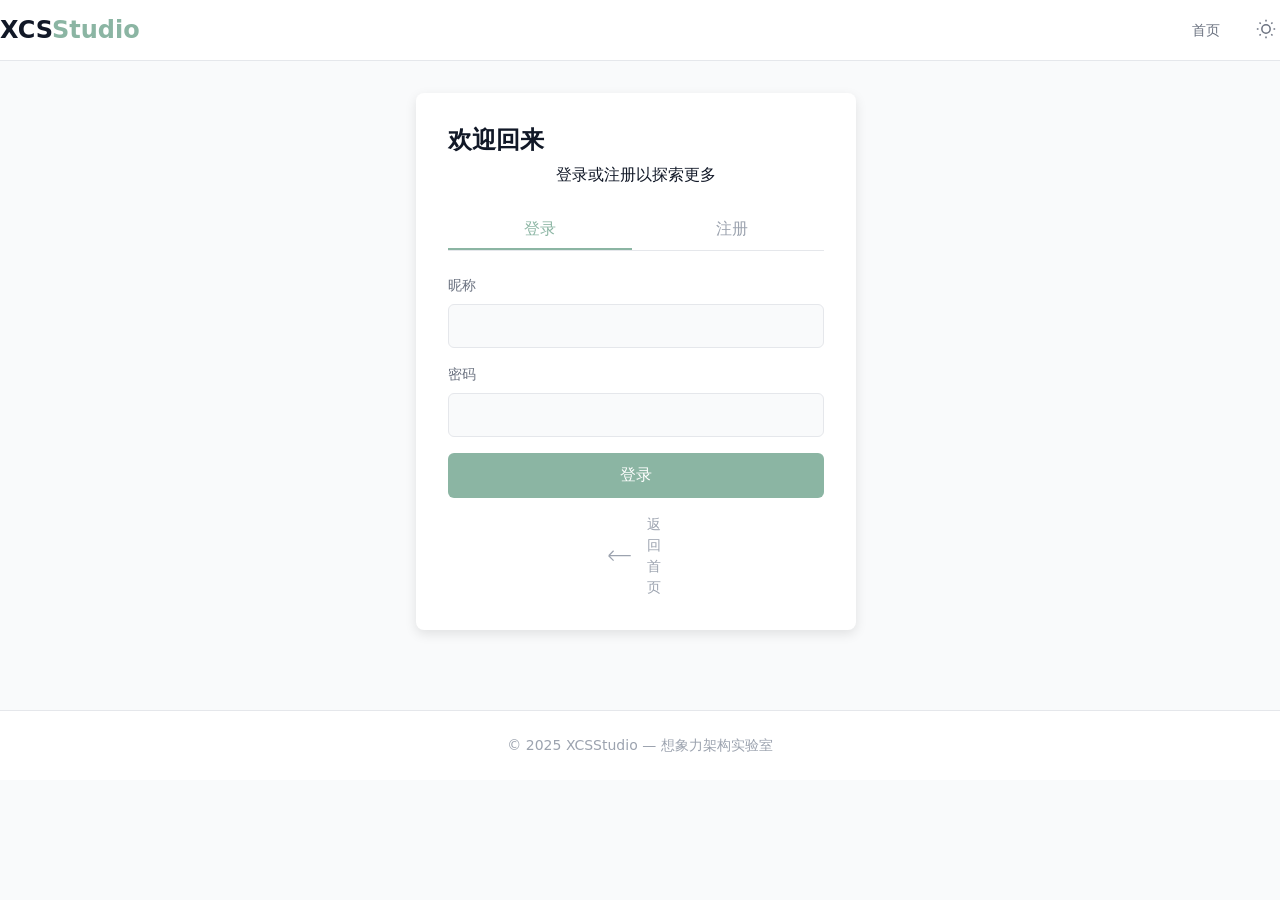
==== admin.html @ 6f76c53f "Add files via upload" ====
<!DOCTYPE html>
<html lang="zh-CN">
<head>
    <meta charset="UTF-8">
    <meta name="viewport" content="width=device-width, initial-scale=1.0, viewport-fit=cover, user-scalable=yes">
    <title>XCSStudio · 账户管理</title>
    <link rel="stylesheet" href="style.css">
    <style>
        .admin-section { flex: 1; display: flex; align-items: center; justify-content: center; padding: var(--space-8) var(--space-4); }
        .admin-card { background: var(--bg-card); border-radius: var(--radius-lg); padding: var(--space-8); box-shadow: var(--shadow-md); width: 100%; max-width: 560px; }
        .admin-header { text-align: center; margin-bottom: var(--space-6); }
        .status-badge { display: inline-flex; align-items: center; gap: 6px; background: var(--color-success); color: #1f3b2c; padding: var(--space-1) var(--space-3); border-radius: 40px; font-size: var(--text-xs); margin-top: var(--space-2); }
        body.dark .status-badge { color: #c8e6d9; background: #2a5f4b; }
        .info-row { display: flex; justify-content: space-between; align-items: center; padding: var(--space-3) 0; border-bottom: 1px solid var(--border-light); flex-wrap: wrap; gap: var(--space-2); }
        .info-label { display: flex; align-items: center; gap: 8px; font-weight: 500; color: var(--text-secondary); min-width: 100px; }
        .info-label svg { width: 16px; height: 16px; stroke: currentColor; stroke-width: 1.7; fill: none; }
        .info-value { color: var(--text-primary); word-break: break-word; flex: 1; }
        .action-buttons { display: flex; gap: var(--space-4); margin-top: var(--space-8); flex-wrap: wrap; }
        .btn { flex: 1; padding: var(--space-3); border-radius: var(--radius-md); font-weight: 500; text-align: center; cursor: pointer; border: none; font-family: inherit; font-size: var(--text-base); display: inline-flex; align-items: center; justify-content: center; gap: 8px; transition: filter 0.2s; }
        .btn svg { width: 16px; height: 16px; stroke: currentColor; stroke-width: 1.8; fill: none; }
        .btn-primary { background-color: var(--color-primary); color: white; }
        .btn-primary:hover { filter: brightness(0.9); }
        .btn-secondary { background-color: transparent; border: 1px solid var(--border-light); color: var(--text-secondary); }
        .btn-secondary:hover { border-color: var(--color-error); color: var(--color-error); background-color: rgba(231, 178, 166, 0.1); }
        .btn-danger { background-color: var(--color-error); color: #631d12; }
        .btn-danger:hover { filter: brightness(0.9); }
        .back-home { text-align: center; margin-top: var(--space-6); }
        .back-home a { color: var(--text-muted); text-decoration: none; display: inline-flex; align-items: center; gap: 6px; font-size: var(--text-sm); }
        .back-home a:hover { color: var(--color-primary); }
        .modal-overlay { position: fixed; top:0; left:0; width:100%; height:100%; background: rgba(0,0,0,0.5); display: flex; align-items: center; justify-content: center; z-index: 1000; }
        .modal-container { background: var(--bg-card); border-radius: var(--radius-lg); padding: var(--space-6); max-width: 400px; width: 90%; box-shadow: var(--shadow-md); }
        .modal-buttons { display: flex; gap: var(--space-3); margin-top: var(--space-6); justify-content: flex-end; }
        @media (max-width: 480px) { .admin-card { padding: var(--space-6); } .info-row { flex-direction: column; align-items: flex-start; } .action-buttons { flex-direction: column; } }
    </style>
</head>
<body>
    <nav class="navbar">
        <div class="nav-container">
            <div class="logo" id="logoHome">XCS<span>Studio</span></div>
            <ul class="nav-links">
                <li><a href="index.html">首页</a></li>
                <li><button class="theme-toggle" id="themeToggle">
                    <svg class="sun-icon" viewBox="0 0 24 24" fill="none" stroke="currentColor"><circle cx="12" cy="12" r="5"/><line x1="12" y1="1" x2="12" y2="3"/><line x1="12" y1="21" x2="12" y2="23"/><line x1="4.22" y1="4.22" x2="5.64" y2="5.64"/><line x1="18.36" y1="18.36" x2="19.78" y2="19.78"/><line x1="1" y1="12" x2="3" y2="12"/><line x1="21" y1="12" x2="23" y2="12"/><line x1="4.22" y1="19.78" x2="5.64" y2="18.36"/><line x1="18.36" y1="5.64" x2="19.78" y2="4.22"/></svg>
                    <svg class="moon-icon" viewBox="0 0 24 24" fill="none" stroke="currentColor" style="display:none;"><path d="M21 12.79A9 9 0 1 1 11.21 3 7 7 0 0 0 21 12.79z"/></svg>
                </button></li>
            </ul>
        </div>
    </nav>

    <div class="admin-section">
        <div class="container" style="max-width:640px;">
            <div class="admin-card" id="adminCard">
                <div class="admin-header">
                    <h2>账户管理</h2>
                    <p>安全中心 · 个人信息</p>
                    <div class="status-badge"><svg width="12" height="12" viewBox="0 0 24 24" fill="none" stroke="currentColor"><circle cx="12" cy="12" r="10"/><path d="M12 8v4M12 16h.01"/></svg> 已登录</div>
                </div>
                <div class="info-row"><div class="info-label"><svg viewBox="0 0 24 24" fill="none" stroke="currentColor"><path d="M20 21v-2a4 4 0 0 0-4-4H8a4 4 0 0 0-4 4v2"/><circle cx="12" cy="7" r="4"/></svg>用户名</div><span class="info-value" id="displayNickname">—</span></div>
                <div class="info-row"><div class="info-label"><svg viewBox="0 0 24 24" fill="none" stroke="currentColor"><rect x="5" y="11" width="14" height="11" rx="2" ry="2"/><path d="M7 11V7a5 5 0 0 1 10 0v4"/></svg>密码</div><span class="info-value">•••••••• (哈希存储不可见)</span></div>
                <div class="info-row"><div class="info-label"><svg viewBox="0 0 24 24" fill="none" stroke="currentColor"><rect x="3" y="4" width="18" height="18" rx="2" ry="2"/><line x1="8" y1="2" x2="8" y2="6"/><line x1="16" y1="2" x2="16" y2="6"/><line x1="3" y1="10" x2="21" y2="10"/><circle cx="12" cy="15" r="1"/><circle cx="16" cy="15" r="1"/><circle cx="8" cy="15" r="1"/></svg>注册时间</div><span class="info-value" id="displayRegTime">—</span></div>
                <div class="info-row"><div class="info-label"><svg viewBox="0 0 24 24" fill="none" stroke="currentColor"><path d="M4 4h16v16H4z"/><path d="M9 9h6v6H9z"/><line x1="15" y1="9" x2="9" y2="15"/></svg>安全存储</div><span class="info-value">密码经 SHA-256 加盐哈希，无法还原</span></div>
                
                <div class="action-buttons">
                    <button class="btn btn-primary" id="changePwdBtn"><svg viewBox="0 0 24 24" fill="none" stroke="currentColor"><path d="M12 15v2M12 7v6M8 11h8"/><rect x="5" y="11" width="14" height="11" rx="2"/><path d="M7 11V7a5 5 0 0 1 10 0v4"/></svg>修改密码</button>
                    <button class="btn btn-secondary" id="logoutBtn"><svg viewBox="0 0 24 24" fill="none" stroke="currentColor"><path d="M9 21H5a2 2 0 0 1-2-2V5a2 2 0 0 1 2-2h4"/><polyline points="16 17 21 12 16 7"/><line x1="21" y1="12" x2="9" y2="12"/></svg>退出登录</button>
                    <button class="btn btn-danger" id="deleteAccountBtn"><svg viewBox="0 0 24 24" fill="none" stroke="currentColor"><path d="M4 7h16M10 11v6M14 11v6M5 7l1 13a2 2 0 0 0 2 2h8a2 2 0 0 0 2-2l1-13"/><path d="M9 7V4a1 1 0 0 1 1-1h4a1 1 0 0 1 1 1v3"/></svg>注销账户</button>
                </div>
                <div class="back-home"><a href="index.html"><svg viewBox="0 0 24 24" fill="none" stroke="currentColor"><path d="M3 12h18M3 12l4-4M3 12l4 4"/></svg>返回首页</a></div>
            </div>
        </div>
    </div>

    <footer class="footer"><div class="container"><p>© 2025 XCSStudio — 想象力架构实验室 | 安全中心</p></div></footer>

    <script src="common.js"></script>
    <script>
        (function() {
            if (window.themeUtils) themeUtils.initThemeToggle('themeToggle');
            const logo = document.getElementById('logoHome');
            if (logo) logo.onclick = () => window.location.href = 'index.html';
            
            // 验证登录态，无效则跳转
            (async () => {
                const valid = await window.xcsAuth.verifySession();
                if (!valid) {
                    window.location.href = 'login.html';
                    return;
                }
                const user = await window.xcsAuth.getCurrentUser();
                if (!user) {
                    window.location.href = 'login.html';
                    return;
                }
                document.getElementById('displayNickname').textContent = user.nickname;
                const regTime = user.createdAt ? new Date(user.createdAt).toLocaleString('zh-CN') : '未知';
                document.getElementById('displayRegTime').textContent = regTime;
                window.currentUserNick = user.nickname;
            })();
            
            // 退出登录
            const logoutBtn = document.getElementById('logoutBtn');
            if (logoutBtn) logoutBtn.onclick = () => {
                window.xcsAuth.clearSession();
                window.location.href = 'index.html';
            };
            
            // 修改密码 (使用自定义模态框增强体验)
            const changeBtn = document.getElementById('changePwdBtn');
            if (changeBtn) {
                changeBtn.onclick = async () => {
                    const oldPwd = prompt('请输入当前密码：');
                    if (!oldPwd) return;
                    const newPwd = prompt('请输入新密码（至少8位，含字母和数字）：');
                    if (!newPwd) return;
                    const user = await window.xcsAuth.getCurrentUser();
                    if (!user) return;
                    const res = await window.xcsAuth.changePassword(user.nickname, oldPwd, newPwd);
                    alert(res.message);
                    if (res.success) {
                        setTimeout(() => window.location.reload(), 1000);
                    }
                };
            }
            
            // 注销账户 (需验证密码)
            const deleteBtn = document.getElementById('deleteAccountBtn');
            if (deleteBtn) {
                deleteBtn.onclick = async () => {
                    const pwd = prompt('为保护账户安全，请输入密码以确认注销：');
                    if (!pwd) return;
                    const user = await window.xcsAuth.getCurrentUser();
                    if (!user) return;
                    const res = await window.xcsAuth.deleteAccount(user.nickname, pwd);
                    alert(res.message);
                    if (res.success) {
                        window.location.href = 'index.html';
                    }
                };
            }
        })();
    </script>
</body>
</html>
---- style.css ----
/* style.css - 设计系统与全局样式 (符合规范，无emoji，无渐变，纯线条图标) */
:root {
    --color-primary: #8BB5A3;
    --color-secondary: #E3C4B0;
    --color-accent: #C1D4C3;
    --color-neutral-50: #F9FAFB;
    --color-neutral-100: #F3F4F6;
    --color-neutral-200: #E5E7EB;
    --color-neutral-300: #D1D5DB;
    --color-neutral-400: #9CA3AF;
    --color-neutral-500: #6B7280;
    --color-neutral-700: #374151;
    --color-neutral-900: #111827;
    --color-success: #A3C9A8;
    --color-warning: #F0D6A3;
    --color-error: #E7B2A6;
    
    --bg-body: #F9FAFB;
    --bg-card: #FFFFFF;
    --bg-surface: #FFFFFF;
    --border-light: #E5E7EB;
    --text-primary: #111827;
    --text-secondary: #6B7280;
    --text-muted: #9CA3AF;
    
    --text-xs: 12px;
    --text-sm: 14px;
    --text-base: 16px;
    --text-lg: 20px;
    --text-xl: 24px;
    --text-2xl: 32px;
    
    --space-1: 4px;
    --space-2: 8px;
    --space-3: 12px;
    --space-4: 16px;
    --space-6: 24px;
    --space-8: 32px;
    --space-12: 48px;
    --space-16: 64px;
    
    --shadow-sm: 0 1px 3px rgba(0, 0, 0, 0.08);
    --shadow-md: 0 4px 12px rgba(0, 0, 0, 0.1);
    --radius-md: 6px;
    --radius-lg: 8px;
    
    --font-sans: system-ui, -apple-system, 'Segoe UI', Roboto, 'Helvetica Neue', sans-serif;
    --transition-theme: background-color 0.25s ease, color 0.2s ease, border-color 0.2s ease;
}

body.dark {
    --color-primary: #7AA899;
    --color-secondary: #C9B29C;
    --color-accent: #A2BFA4;
    --bg-body: #12151C;
    --bg-card: #1E232C;
    --bg-surface: #1A1F28;
    --border-light: #2D3440;
    --text-primary: #EDF2F7;
    --text-secondary: #CBD5E1;
    --text-muted: #94A3B8;
    --shadow-sm: 0 1px 3px rgba(0, 0, 0, 0.3);
    --shadow-md: 0 4px 12px rgba(0, 0, 0, 0.4);
}

* {
    margin: 0;
    padding: 0;
    box-sizing: border-box;
    transition: var(--transition-theme);
}

body {
    background-color: var(--bg-body);
    color: var(--text-primary);
    font-family: var(--font-sans);
    font-size: var(--text-base);
    font-weight: 400;
    line-height: 1.5;
    scroll-behavior: smooth;
    -webkit-tap-highlight-color: transparent;
}

.container {
    width: 100%;
    max-width: 1280px;
    margin: 0 auto;
    padding: 0 var(--space-4);
}

@media (max-width: 640px) {
    .container { padding: 0 var(--space-3); }
    :root {
        --text-lg: 18px;
        --text-xl: 22px;
        --text-2xl: 28px;
        --space-12: 36px;
        --space-16: 48px;
    }
}

@media (min-width: 1600px) { .container { max-width: 1400px; } }

h1, h2, h3, h4 { font-weight: 600; line-height: 1.25; }
h1 { font-size: clamp(28px, 5vw, var(--text-2xl)); letter-spacing: -0.01em; }
h2 {
    font-size: clamp(20px, 4vw, var(--text-xl));
    margin-bottom: var(--space-6);
    border-left: 4px solid var(--color-primary);
    padding-left: var(--space-3);
    display: flex;
    align-items: center;
    gap: var(--space-2);
}
h2 .section-icon { width: 28px; height: 28px; stroke: var(--color-primary); stroke-width: 1.7; fill: none; }
@media (max-width: 480px) {
    h2 .section-icon { width: 22px; height: 22px; }
    h2 { padding-left: var(--space-2); }
}

.navbar {
    background-color: var(--bg-surface);
    border-bottom: 1px solid var(--border-light);
    padding: var(--space-3) 0;
    position: sticky;
    top: 0;
    z-index: 10;
}
.nav-container { display: flex; justify-content: space-between; align-items: center; flex-wrap: wrap; gap: var(--space-3); }
.logo { font-size: clamp(20px, 5vw, var(--text-xl)); font-weight: 600; cursor: pointer; }
.logo span { color: var(--color-primary); }
.nav-links { display: flex; gap: clamp(12px, 4vw, var(--space-6)); list-style: none; align-items: center; flex-wrap: wrap; }
.nav-links a, .login-btn {
    text-decoration: none;
    font-size: clamp(12px, 3.5vw, var(--text-sm));
    font-weight: 500;
    color: var(--text-secondary);
    background: none;
    border: none;
    cursor: pointer;
    font-family: inherit;
    padding: var(--space-1) var(--space-2);
    border-radius: var(--radius-md);
    display: inline-flex;
    align-items: center;
    gap: 6px;
}
.login-btn svg, .theme-toggle svg { width: 16px; height: 16px; stroke: currentColor; stroke-width: 1.8; fill: none; }
.nav-links a:hover, .login-btn:hover, .theme-toggle:hover { color: var(--color-primary); background-color: var(--border-light); }
.theme-toggle { background: none; border: none; cursor: pointer; padding: var(--space-1); border-radius: var(--radius-md); color: var(--text-secondary); }
.theme-toggle svg { width: 20px; height: 20px; }

.hero { padding: clamp(32px, 8vw, var(--space-12)) 0 clamp(24px, 5vw, var(--space-8)); text-align: center; }
.hero-title { font-size: clamp(28px, 6vw, var(--text-2xl)); margin-bottom: var(--space-4); }
.hero .highlight { color: var(--color-primary); }
.hero-description { font-size: clamp(16px, 3.5vw, var(--text-lg)); color: var(--text-secondary); max-width: 680px; margin: 0 auto var(--space-6); }

.studio-card {
    background: var(--bg-card);
    border-radius: var(--radius-lg);
    padding: clamp(20px, 5vw, var(--space-6));
    box-shadow: var(--shadow-sm);
    margin-bottom: clamp(32px, 8vw, var(--space-12));
}
.section { margin-bottom: clamp(40px, 10vw, var(--space-16)); }
.cards-grid { display: grid; grid-template-columns: repeat(auto-fill, minmax(min(100%, 300px), 1fr)); gap: clamp(16px, 4vw, var(--space-6)); }
@media (max-width: 480px) { .cards-grid { grid-template-columns: 1fr; } }

.project-card {
    background: var(--bg-card);
    border-radius: var(--radius-lg);
    padding: clamp(18px, 4.5vw, var(--space-6));
    box-shadow: var(--shadow-sm);
    transition: transform 0.2s, box-shadow 0.2s;
    display: flex;
    flex-direction: column;
    height: 100%;
}
.project-card:hover { transform: translateY(-2px); box-shadow: var(--shadow-md); }
.card-badge {
    display: inline-flex; align-items: center; gap: 6px;
    background-color: var(--color-accent); font-size: var(--text-xs); font-weight: 500;
    padding: var(--space-1) var(--space-2); border-radius: 20px; color: var(--color-neutral-700);
    margin-bottom: var(--space-3); align-self: flex-start;
}
body.dark .card-badge { color: #1e293b; }
.card-badge.dev { background-color: var(--color-warning); color: #8B6E3C; }
.project-title { font-size: var(--text-lg); font-weight: 600; margin-bottom: var(--space-2); }
.project-desc { font-size: var(--text-sm); color: var(--text-secondary); margin-bottom: var(--space-4); flex: 1; }
.project-meta { font-size: var(--text-xs); color: var(--text-muted); border-top: 1px solid var(--border-light); padding-top: var(--space-3); display: flex; flex-wrap: wrap; gap: var(--space-3); }
.meta-item { display: inline-flex; align-items: center; gap: 6px; }
.meta-icon { width: 14px; height: 14px; stroke: currentColor; stroke-width: 1.8; fill: none; }
.os-note { margin-top: var(--space-3); font-size: var(--text-sm); color: var(--text-muted); background: var(--bg-card); padding: var(--space-3); border-radius: var(--radius-md); border: 1px solid var(--border-light); }

.footer { background: var(--bg-surface); border-top: 1px solid var(--border-light); padding: var(--space-6) 0; margin-top: var(--space-12); text-align: center; font-size: var(--text-sm); color: var(--text-muted); }
.footer-links { display: flex; justify-content: center; gap: var(--space-6); margin-bottom: var(--space-4); flex-wrap: wrap; }
.footer-links a { color: var(--text-secondary); text-decoration: none; display: inline-flex; align-items: center; gap: var(--space-1); }
.footer-links svg { width: 16px; height: 16px; stroke: currentColor; stroke-width: 1.7; fill: none; }
.copyright { font-size: var(--text-xs); }

@keyframes fadeUp { 0% { opacity: 0; transform: translateY(12px); } 100% { opacity: 1; transform: translateY(0); } }
.section, .studio-card, .project-card { animation: fadeUp 0.5s cubic-bezier(0.2, 0.9, 0.4, 1.1) backwards; }
.project-card:nth-child(1) { animation-delay: 0.05s; }
.project-card:nth-child(2) { animation-delay: 0.1s; }
.project-card:nth-child(3) { animation-delay: 0.15s; }
@media (prefers-reduced-motion: reduce) { .section, .studio-card, .project-card { animation: none; } }

@media (max-width: 640px) { .project-meta { gap: var(--space-2); } }
::-webkit-scrollbar { width: 8px; height: 8px; }
::-webkit-scrollbar-track { background: var(--bg-body); }
::-webkit-scrollbar-thumb { background: var(--color-neutral-400); border-radius: 4px; }
body.dark ::-webkit-scrollbar-thumb { background: var(--color-neutral-500); }

/* 表单组件 */
.form-group { margin-bottom: var(--space-4); }
.form-group label { display: block; font-size: var(--text-sm); font-weight: 500; margin-bottom: var(--space-2); color: var(--text-secondary); }
.form-group input {
    width: 100%; padding: var(--space-3); font-size: var(--text-base);
    background-color: var(--bg-body); border: 1px solid var(--border-light);
    border-radius: var(--radius-md); color: var(--text-primary);
}
.form-group input:focus { outline: none; border-color: var(--color-primary); }
.submit-btn {
    width: 100%; padding: var(--space-3); background-color: var(--color-primary);
    border: none; border-radius: var(--radius-md); font-size: var(--text-base);
    font-weight: 500; color: white; cursor: pointer; transition: filter 0.2s;
}
.submit-btn:hover { filter: brightness(0.9); }
.submit-btn:disabled { opacity: 0.6; cursor: not-allowed; filter: none; }

.message {
    margin-top: var(--space-4); padding: var(--space-2) var(--space-3);
    border-radius: var(--radius-md); font-size: var(--text-sm);
    display: none; position: relative; align-items: center; justify-content: space-between;
}
.message.error { background-color: rgba(231, 178, 166, 0.2); color: var(--color-error); border: 1px solid var(--color-error); }
.message.success { background-color: rgba(163, 201, 168, 0.2); color: var(--color-success); border: 1px solid var(--color-success); }
.message .close-msg { cursor: pointer; font-weight: bold; margin-left: 12px; }
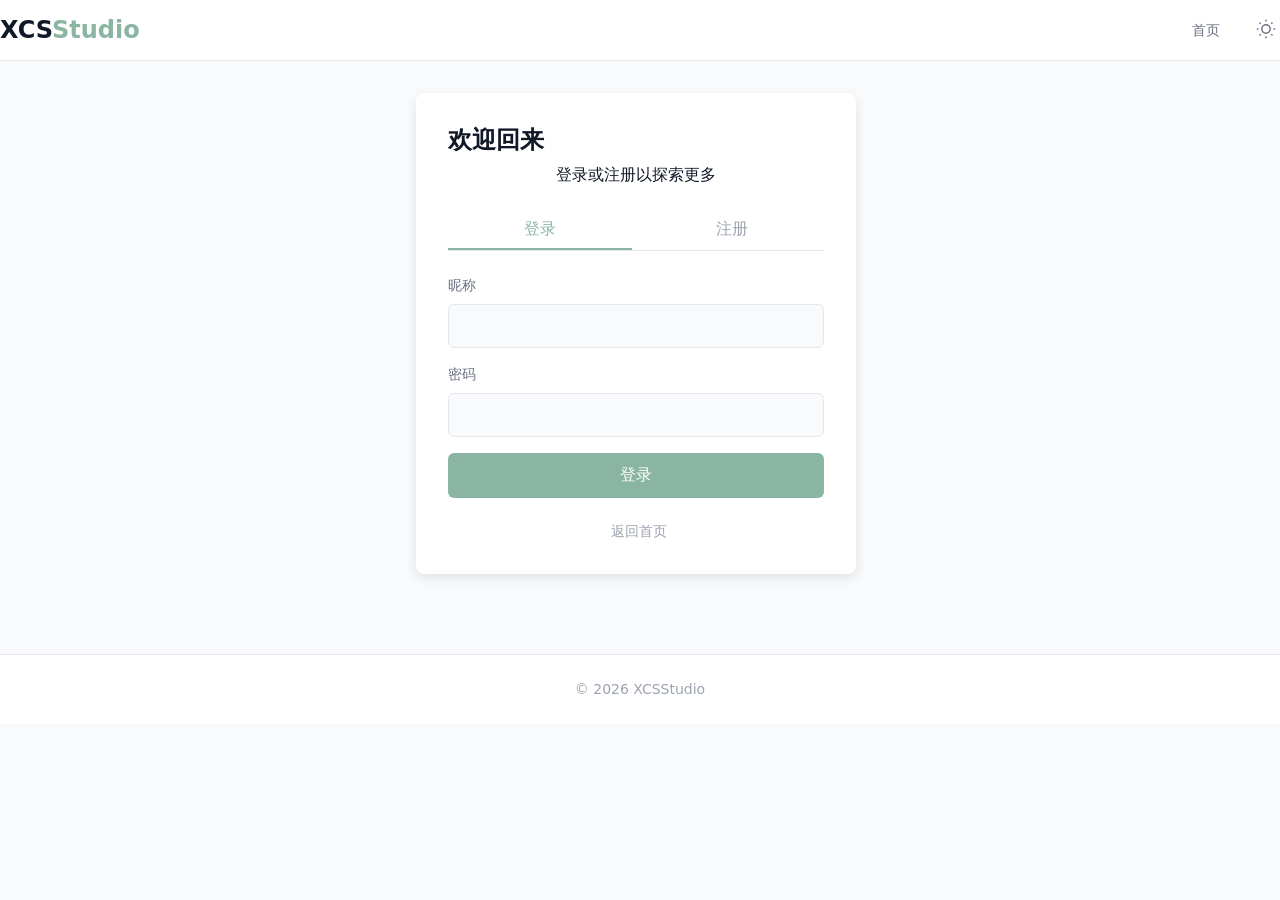
==== commit e0847a3e: "Add files via upload" ====
--- a/admin.html
+++ b/admin.html
@@ -16,7 +16,8 @@
         .info-label svg { width: 16px; height: 16px; stroke: currentColor; stroke-width: 1.7; fill: none; }
         .info-value { color: var(--text-primary); word-break: break-word; flex: 1; }
         .action-buttons { display: flex; gap: var(--space-4); margin-top: var(--space-8); flex-wrap: wrap; }
-        .btn { flex: 1; padding: var(--space-3); border-radius: var(--radius-md); font-weight: 500; text-align: center; cursor: pointer; border: none; font-family: inherit; font-size: var(--text-base); display: inline-flex; align-items: center; justify-content: center; gap: 8px; transition: filter 0.2s; }
+        .btn { flex: 1; padding: var(--space-3); border-radius: var(--radius-md); font-weight: 500; text-align: center; cursor: pointer; border: none; font-family: inherit; font-size: var(--text-base); display: inline-flex; align-items: center; justify-content: center; gap: 8px; transition: filter 0.2s, transform 0.1s; }
+        .btn:active { transform: scale(0.98); }
         .btn svg { width: 16px; height: 16px; stroke: currentColor; stroke-width: 1.8; fill: none; }
         .btn-primary { background-color: var(--color-primary); color: white; }
         .btn-primary:hover { filter: brightness(0.9); }
@@ -25,11 +26,8 @@
         .btn-danger { background-color: var(--color-error); color: #631d12; }
         .btn-danger:hover { filter: brightness(0.9); }
         .back-home { text-align: center; margin-top: var(--space-6); }
-        .back-home a { color: var(--text-muted); text-decoration: none; display: inline-flex; align-items: center; gap: 6px; font-size: var(--text-sm); }
+        .back-home a { color: var(--text-muted); text-decoration: none; display: inline-flex; align-items: center; gap: 6px; font-size: var(--text-sm); white-space: nowrap; }
         .back-home a:hover { color: var(--color-primary); }
-        .modal-overlay { position: fixed; top:0; left:0; width:100%; height:100%; background: rgba(0,0,0,0.5); display: flex; align-items: center; justify-content: center; z-index: 1000; }
-        .modal-container { background: var(--bg-card); border-radius: var(--radius-lg); padding: var(--space-6); max-width: 400px; width: 90%; box-shadow: var(--shadow-md); }
-        .modal-buttons { display: flex; gap: var(--space-3); margin-top: var(--space-6); justify-content: flex-end; }
         @media (max-width: 480px) { .admin-card { padding: var(--space-6); } .info-row { flex-direction: column; align-items: flex-start; } .action-buttons { flex-direction: column; } }
     </style>
 </head>
@@ -39,7 +37,7 @@
             <div class="logo" id="logoHome">XCS<span>Studio</span></div>
             <ul class="nav-links">
                 <li><a href="index.html">首页</a></li>
-                <li><button class="theme-toggle" id="themeToggle">
+                <li><button class="theme-toggle" id="themeToggle" aria-label="主题切换">
                     <svg class="sun-icon" viewBox="0 0 24 24" fill="none" stroke="currentColor"><circle cx="12" cy="12" r="5"/><line x1="12" y1="1" x2="12" y2="3"/><line x1="12" y1="21" x2="12" y2="23"/><line x1="4.22" y1="4.22" x2="5.64" y2="5.64"/><line x1="18.36" y1="18.36" x2="19.78" y2="19.78"/><line x1="1" y1="12" x2="3" y2="12"/><line x1="21" y1="12" x2="23" y2="12"/><line x1="4.22" y1="19.78" x2="5.64" y2="18.36"/><line x1="18.36" y1="5.64" x2="19.78" y2="4.22"/></svg>
                     <svg class="moon-icon" viewBox="0 0 24 24" fill="none" stroke="currentColor" style="display:none;"><path d="M21 12.79A9 9 0 1 1 11.21 3 7 7 0 0 0 21 12.79z"/></svg>
                 </button></li>
@@ -58,7 +56,7 @@
                 <div class="info-row"><div class="info-label"><svg viewBox="0 0 24 24" fill="none" stroke="currentColor"><path d="M20 21v-2a4 4 0 0 0-4-4H8a4 4 0 0 0-4 4v2"/><circle cx="12" cy="7" r="4"/></svg>用户名</div><span class="info-value" id="displayNickname">—</span></div>
                 <div class="info-row"><div class="info-label"><svg viewBox="0 0 24 24" fill="none" stroke="currentColor"><rect x="5" y="11" width="14" height="11" rx="2" ry="2"/><path d="M7 11V7a5 5 0 0 1 10 0v4"/></svg>密码</div><span class="info-value">•••••••• (哈希存储不可见)</span></div>
                 <div class="info-row"><div class="info-label"><svg viewBox="0 0 24 24" fill="none" stroke="currentColor"><rect x="3" y="4" width="18" height="18" rx="2" ry="2"/><line x1="8" y1="2" x2="8" y2="6"/><line x1="16" y1="2" x2="16" y2="6"/><line x1="3" y1="10" x2="21" y2="10"/><circle cx="12" cy="15" r="1"/><circle cx="16" cy="15" r="1"/><circle cx="8" cy="15" r="1"/></svg>注册时间</div><span class="info-value" id="displayRegTime">—</span></div>
-                <div class="info-row"><div class="info-label"><svg viewBox="0 0 24 24" fill="none" stroke="currentColor"><path d="M4 4h16v16H4z"/><path d="M9 9h6v6H9z"/><line x1="15" y1="9" x2="9" y2="15"/></svg>安全存储</div><span class="info-value">密码经 SHA-256 加盐哈希，无法还原</span></div>
+                <div class="info-row"><div class="info-label"><svg viewBox="0 0 24 24" fill="none" stroke="currentColor"><path d="M4 4h16v16H4z"/><path d="M9 9h6v6H9z"/><line x1="15" y1="9" x2="9" y2="15"/></svg>安全存储</div><span class="info-value">密码经 PBKDF2 加盐哈希，无法还原</span></div>
                 
                 <div class="action-buttons">
                     <button class="btn btn-primary" id="changePwdBtn"><svg viewBox="0 0 24 24" fill="none" stroke="currentColor"><path d="M12 15v2M12 7v6M8 11h8"/><rect x="5" y="11" width="14" height="11" rx="2"/><path d="M7 11V7a5 5 0 0 1 10 0v4"/></svg>修改密码</button>
@@ -70,16 +68,19 @@
         </div>
     </div>
 
-    <footer class="footer"><div class="container"><p>© 2025 XCSStudio — 想象力架构实验室 | 安全中心</p></div></footer>
+    <footer class="footer"><div class="container"><p>© 2026 XCSStudio 安全中心</p></div></footer>
 
     <script src="common.js"></script>
     <script>
         (function() {
+            if (!window.xcsAuth) {
+                alert('认证模块加载失败，请刷新页面重试');
+                return;
+            }
             if (window.themeUtils) themeUtils.initThemeToggle('themeToggle');
             const logo = document.getElementById('logoHome');
             if (logo) logo.onclick = () => window.location.href = 'index.html';
             
-            // 验证登录态，无效则跳转
             (async () => {
                 const valid = await window.xcsAuth.verifySession();
                 if (!valid) {
@@ -92,26 +93,79 @@
                     return;
                 }
                 document.getElementById('displayNickname').textContent = user.nickname;
-                const regTime = user.createdAt ? new Date(user.createdAt).toLocaleString('zh-CN') : '未知';
+                let regTime = '尚未记录';
+                if (user.createdAt) {
+                    try {
+                        regTime = new Date(user.createdAt).toLocaleString('zh-CN');
+                    } catch(e) { regTime = '格式异常'; }
+                }
                 document.getElementById('displayRegTime').textContent = regTime;
-                window.currentUserNick = user.nickname;
             })();
             
-            // 退出登录
             const logoutBtn = document.getElementById('logoutBtn');
             if (logoutBtn) logoutBtn.onclick = () => {
                 window.xcsAuth.clearSession();
                 window.location.href = 'index.html';
             };
             
-            // 修改密码 (使用自定义模态框增强体验)
+            function showModal(title, fieldsHtml, buttons) {
+                return new Promise((resolve) => {
+                    const overlay = document.createElement('div');
+                    overlay.className = 'modal-overlay';
+                    let buttonsHtml = '';
+                    for (const btn of buttons) {
+                        buttonsHtml += `<button class="${btn.class}" data-action="${btn.action}">${btn.text}</button>`;
+                    }
+                    overlay.innerHTML = `
+                        <div class="modal-container">
+                            <h3>${title}</h3>
+                            ${fieldsHtml}
+                            <div class="modal-buttons">${buttonsHtml}</div>
+                        </div>
+                    `;
+                    document.body.appendChild(overlay);
+                    const container = overlay.querySelector('.modal-container');
+                    const inputs = container.querySelectorAll('input');
+                    const btnElements = container.querySelectorAll('.modal-buttons button');
+                    const cleanup = () => overlay.remove();
+                    btnElements.forEach(btn => {
+                        btn.onclick = () => {
+                            const action = btn.getAttribute('data-action');
+                            if (action === 'confirm') {
+                                const values = {};
+                                inputs.forEach(inp => { values[inp.name] = inp.value; });
+                                resolve({ confirmed: true, values });
+                            } else {
+                                resolve({ confirmed: false, values: {} });
+                            }
+                            cleanup();
+                        };
+                    });
+                });
+            }
+            
             const changeBtn = document.getElementById('changePwdBtn');
             if (changeBtn) {
                 changeBtn.onclick = async () => {
-                    const oldPwd = prompt('请输入当前密码：');
-                    if (!oldPwd) return;
-                    const newPwd = prompt('请输入新密码（至少8位，含字母和数字）：');
-                    if (!newPwd) return;
+                    const fieldsHtml = `
+                        <div class="form-group"><label>当前密码</label><input type="password" name="oldPwd" autocomplete="off"></div>
+                        <div class="form-group"><label>新密码 (至少8位，含字母和数字)</label><input type="password" name="newPwd" autocomplete="off"></div>
+                        <div class="form-group"><label>确认新密码</label><input type="password" name="confirmPwd" autocomplete="off"></div>
+                    `;
+                    const result = await showModal('修改密码', fieldsHtml, [
+                        { text: '取消', action: 'cancel', class: 'btn-cancel' },
+                        { text: '确认修改', action: 'confirm', class: 'btn-confirm' }
+                    ]);
+                    if (!result.confirmed) return;
+                    const { oldPwd, newPwd, confirmPwd } = result.values;
+                    if (!oldPwd || !newPwd || !confirmPwd) {
+                        alert('请完整填写所有字段');
+                        return;
+                    }
+                    if (newPwd !== confirmPwd) {
+                        alert('两次输入的新密码不一致');
+                        return;
+                    }
                     const user = await window.xcsAuth.getCurrentUser();
                     if (!user) return;
                     const res = await window.xcsAuth.changePassword(user.nickname, oldPwd, newPwd);
@@ -122,15 +176,27 @@
                 };
             }
             
-            // 注销账户 (需验证密码)
             const deleteBtn = document.getElementById('deleteAccountBtn');
             if (deleteBtn) {
                 deleteBtn.onclick = async () => {
-                    const pwd = prompt('为保护账户安全，请输入密码以确认注销：');
-                    if (!pwd) return;
+                    const confirmModal = await showModal('确认注销', '<p style="margin-bottom: var(--space-4);">此操作将永久删除您的账户，所有数据无法恢复。确定要继续吗？</p>', [
+                        { text: '取消', action: 'cancel', class: 'btn-cancel' },
+                        { text: '继续', action: 'confirm', class: 'btn-danger' }
+                    ]);
+                    if (!confirmModal.confirmed) return;
+                    const pwdModal = await showModal('验证身份', '<div class="form-group"><label>请输入密码以确认注销</label><input type="password" name="password" autocomplete="off"></div>', [
+                        { text: '取消', action: 'cancel', class: 'btn-cancel' },
+                        { text: '永久注销', action: 'confirm', class: 'btn-danger' }
+                    ]);
+                    if (!pwdModal.confirmed) return;
+                    const password = pwdModal.values.password;
+                    if (!password) {
+                        alert('请输入密码');
+                        return;
+                    }
                     const user = await window.xcsAuth.getCurrentUser();
                     if (!user) return;
-                    const res = await window.xcsAuth.deleteAccount(user.nickname, pwd);
+                    const res = await window.xcsAuth.deleteAccount(user.nickname, password);
                     alert(res.message);
                     if (res.success) {
                         window.location.href = 'index.html';
--- a/style.css
+++ b/style.css
@@ -1,4 +1,4 @@
-/* style.css - 设计系统与全局样式 (符合规范，无emoji，无渐变，纯线条图标) */
+/* style.css - 设计系统与全局样式 (性能优化 + 非线性动画) */
 :root {
     --color-primary: #8BB5A3;
     --color-secondary: #E3C4B0;
@@ -45,7 +45,7 @@
     --radius-lg: 8px;
     
     --font-sans: system-ui, -apple-system, 'Segoe UI', Roboto, 'Helvetica Neue', sans-serif;
-    --transition-theme: background-color 0.25s ease, color 0.2s ease, border-color 0.2s ease;
+    --transition-theme: background-color 0.2s ease, color 0.2s ease, border-color 0.2s ease;
 }
 
 body.dark {
@@ -75,7 +75,6 @@
     color: var(--text-primary);
     font-family: var(--font-sans);
     font-size: var(--text-base);
-    font-weight: 400;
     line-height: 1.5;
     scroll-behavior: smooth;
     -webkit-tap-highlight-color: transparent;
@@ -171,7 +170,7 @@
     border-radius: var(--radius-lg);
     padding: clamp(18px, 4.5vw, var(--space-6));
     box-shadow: var(--shadow-sm);
-    transition: transform 0.2s, box-shadow 0.2s;
+    transition: transform 0.2s cubic-bezier(0.2, 0.9, 0.4, 1.1), box-shadow 0.2s;
     display: flex;
     flex-direction: column;
     height: 100%;
@@ -211,7 +210,7 @@
 ::-webkit-scrollbar-thumb { background: var(--color-neutral-400); border-radius: 4px; }
 body.dark ::-webkit-scrollbar-thumb { background: var(--color-neutral-500); }
 
-/* 表单组件 */
+/* 表单组件 (登录/注册/模态框) */
 .form-group { margin-bottom: var(--space-4); }
 .form-group label { display: block; font-size: var(--text-sm); font-weight: 500; margin-bottom: var(--space-2); color: var(--text-secondary); }
 .form-group input {
@@ -235,4 +234,51 @@
 }
 .message.error { background-color: rgba(231, 178, 166, 0.2); color: var(--color-error); border: 1px solid var(--color-error); }
 .message.success { background-color: rgba(163, 201, 168, 0.2); color: var(--color-success); border: 1px solid var(--color-success); }
-.message .close-msg { cursor: pointer; font-weight: bold; margin-left: 12px; }+.message .close-msg { cursor: pointer; font-weight: bold; margin-left: 12px; }
+
+/* 模态框样式 */
+.modal-overlay {
+    position: fixed; top: 0; left: 0; width: 100%; height: 100%;
+    background-color: rgba(0, 0, 0, 0.5);
+    display: flex; align-items: center; justify-content: center;
+    z-index: 1000;
+    animation: fadeIn 0.2s ease;
+}
+@keyframes fadeIn { from { opacity: 0; } to { opacity: 1; } }
+.modal-container {
+    background: var(--bg-card);
+    border-radius: var(--radius-lg);
+    padding: var(--space-6);
+    max-width: 420px;
+    width: 90%;
+    box-shadow: var(--shadow-md);
+}
+.modal-container h3 { font-size: var(--text-lg); margin-bottom: var(--space-4); }
+.modal-container .form-group { margin-bottom: var(--space-4); }
+.modal-buttons {
+    display: flex;
+    gap: var(--space-3);
+    margin-top: var(--space-6);
+    justify-content: flex-end;
+}
+.modal-buttons button {
+    padding: var(--space-2) var(--space-4);
+    border-radius: var(--radius-md);
+    font-size: var(--text-sm);
+    cursor: pointer;
+    border: none;
+    font-family: var(--font-sans);
+}
+.modal-buttons .btn-cancel {
+    background: transparent;
+    border: 1px solid var(--border-light);
+    color: var(--text-secondary);
+}
+.modal-buttons .btn-confirm {
+    background-color: var(--color-primary);
+    color: white;
+}
+.modal-buttons .btn-danger {
+    background-color: var(--color-error);
+    color: #631d12;
+}
